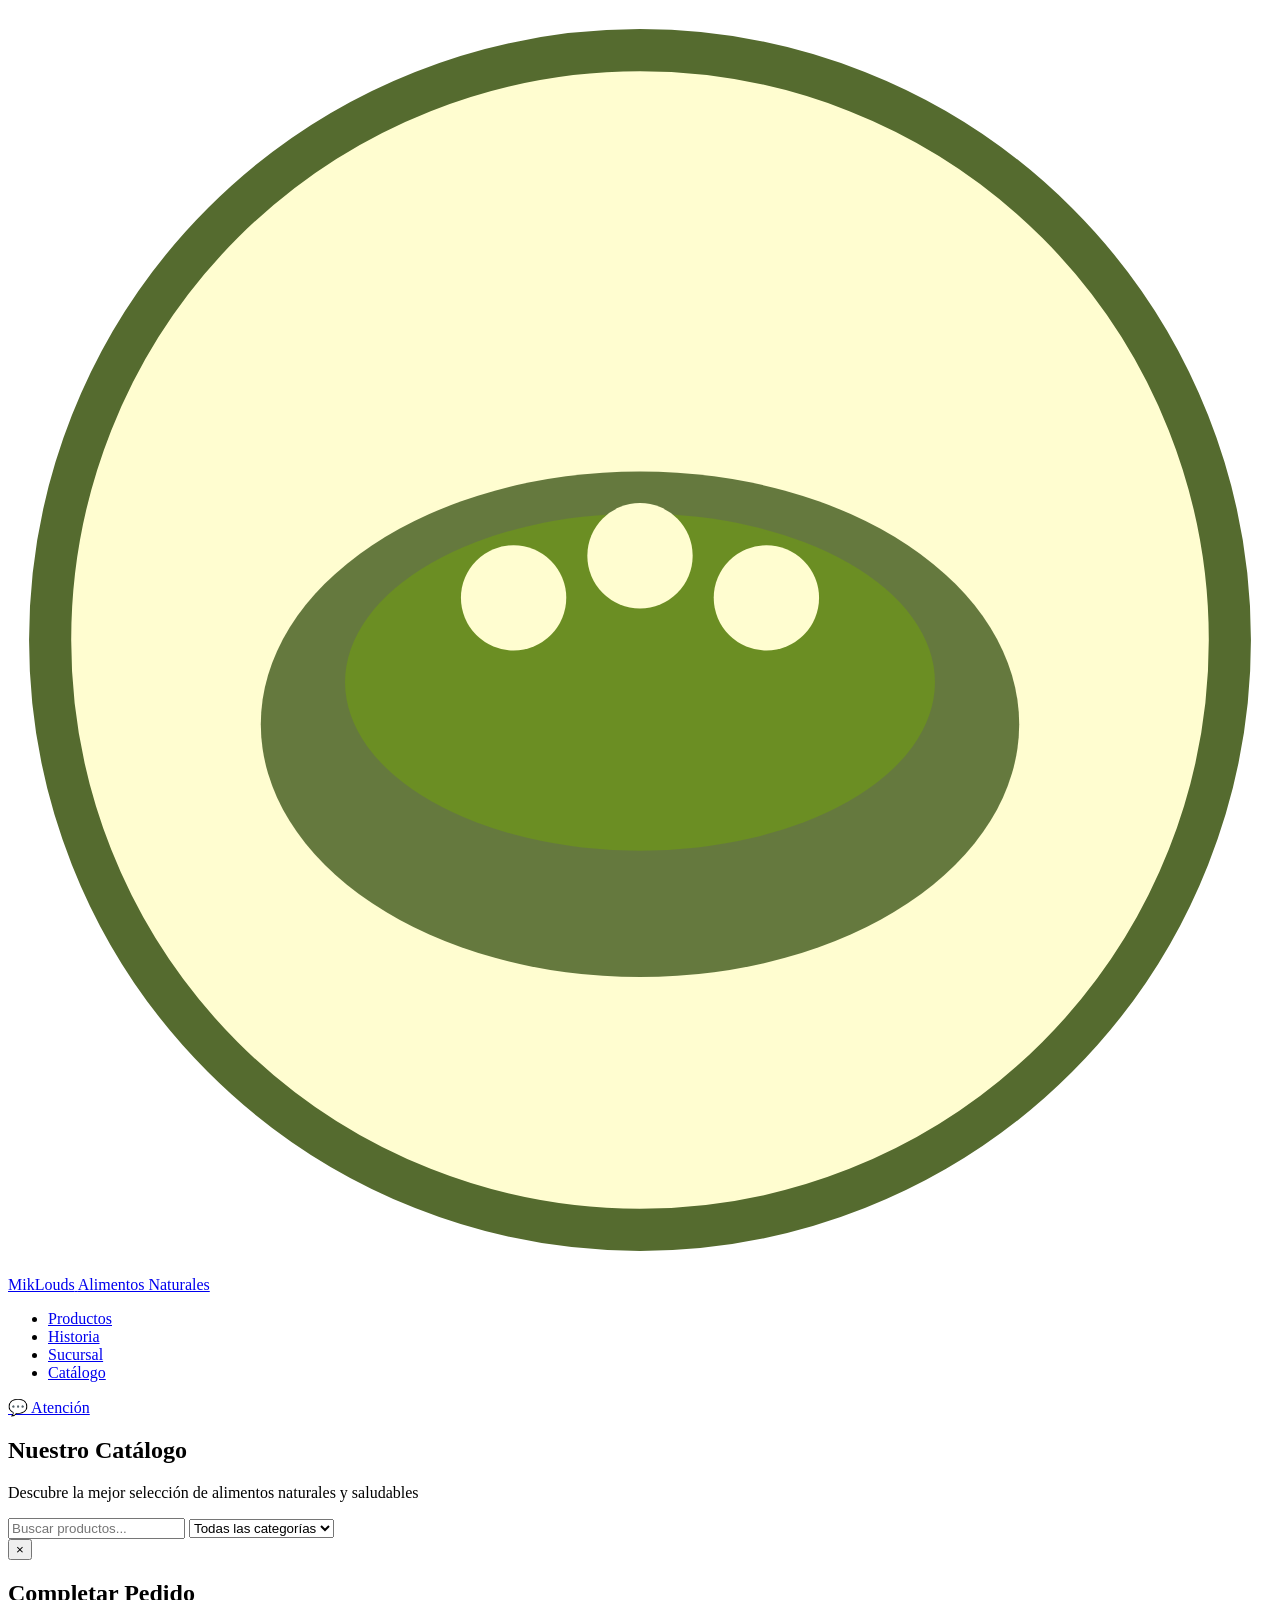
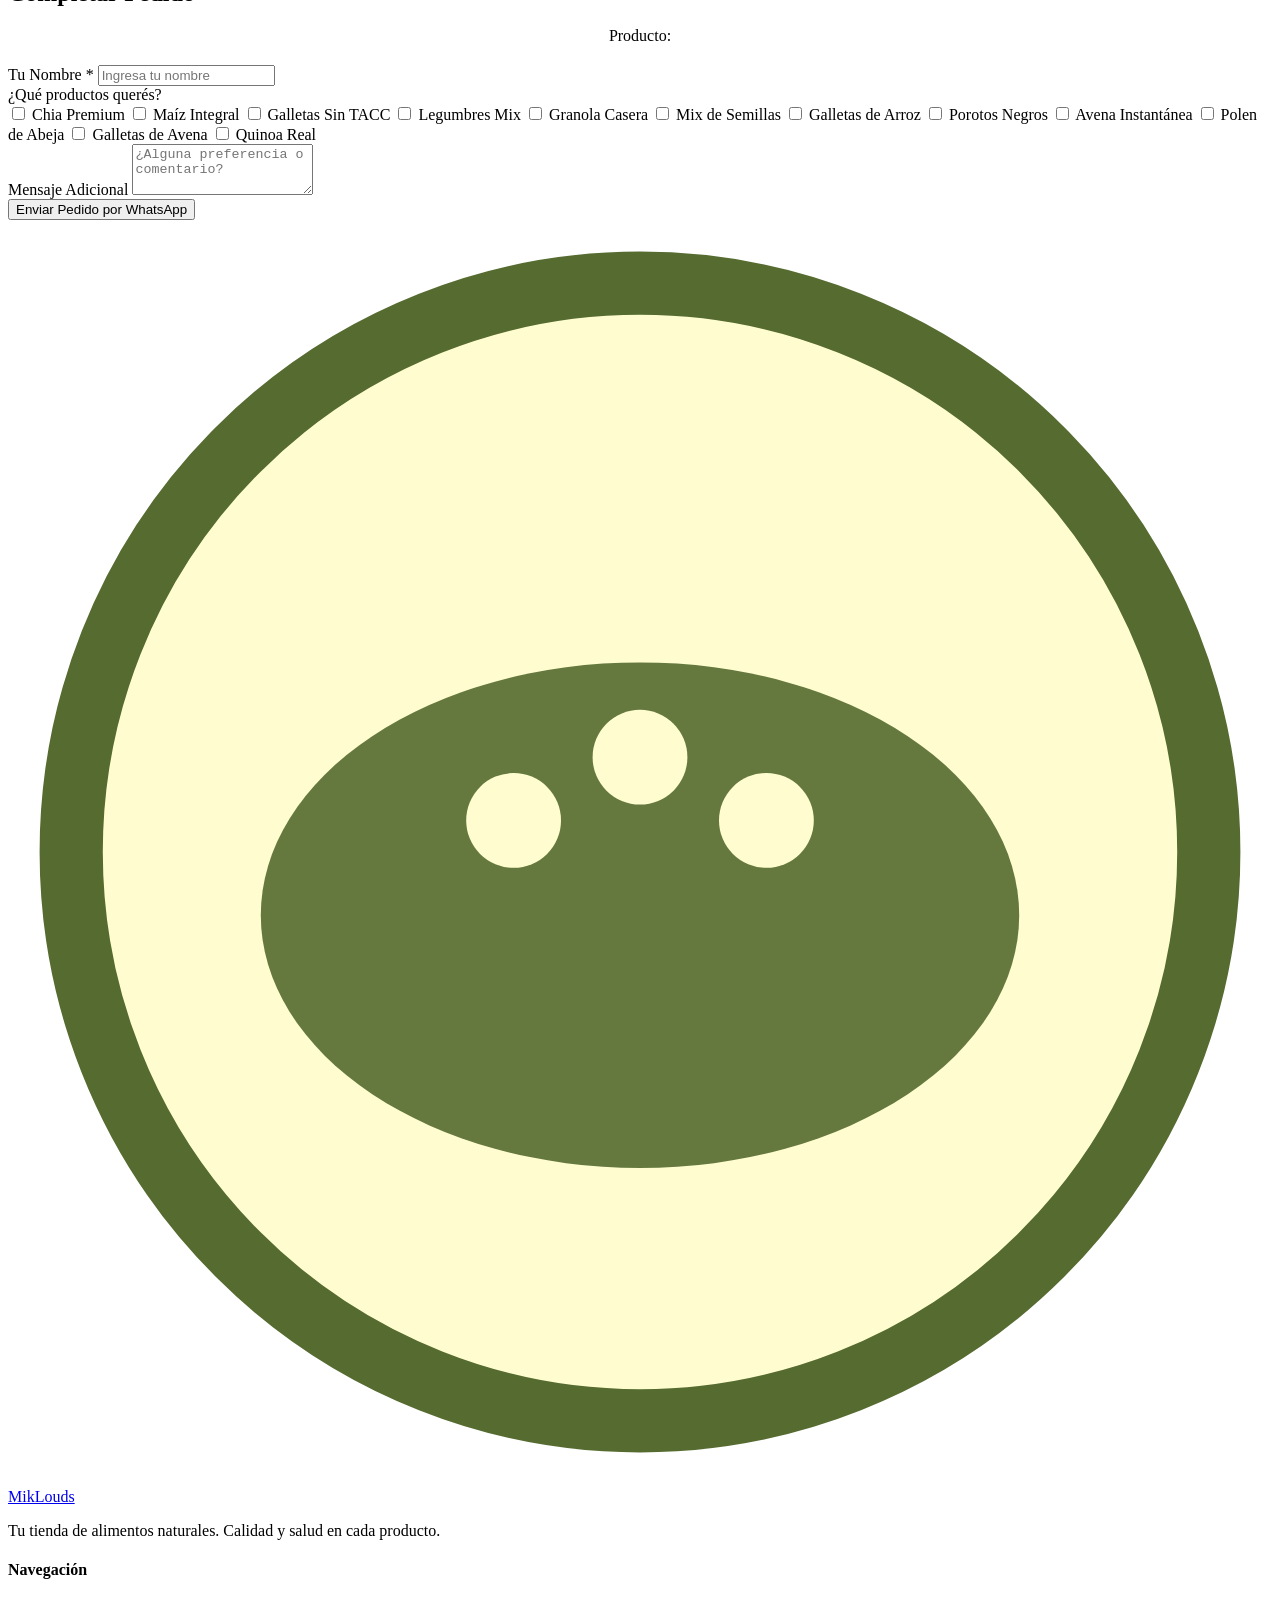
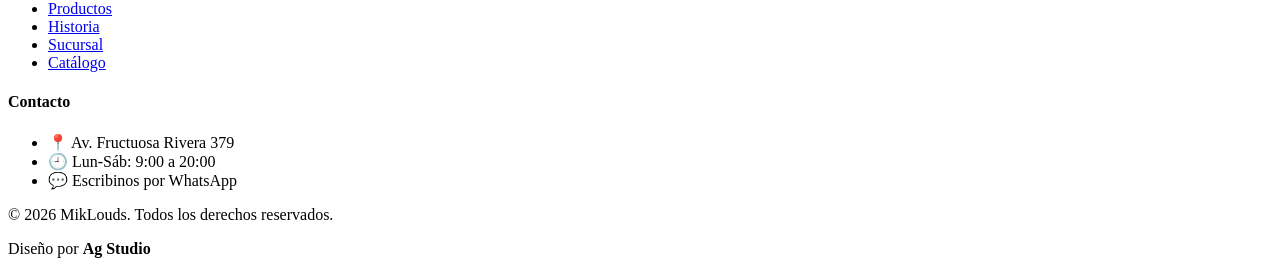
==== catalogo.html @ d28d8e71 "Upload Files" ====
<!DOCTYPE html>
<html lang="es">
<head>
    <meta charset="UTF-8">
    <meta name="viewport" content="width=device-width, initial-scale=1.0">
    <title>Catálogo</title>
    <meta name="description" content="Explora nuestro catálogo de productos naturales: chia, maíz, galletas sin TACC, legumbres, granolas y más.">
    
    <!-- Favicon -->
    <link rel="icon" type="image/svg+xml" href="data:image/svg+xml,%3Csvg xmlns='http://www.w3.org/2000/svg' viewBox='0 0 100 100'%3E%3Ccircle cx='50' cy='50' r='45' fill='%23FFFDD0' stroke='%23556B2F' stroke-width='4'/%3E%3Cpath d='M30 60 Q50 25 70 60' fill='%23556B2F'/%3E%3Cpath d='M25 65 Q50 35 75 65' fill='%238B4513' opacity='0.5'/%3E%3C/svg%3E">
    
    <!-- Google Fonts -->
    <link rel="preconnect" href="https://fonts.googleapis.com">
    <link rel="preconnect" href="https://fonts.gstatic.com" crossorigin>
    <link href="https://fonts.googleapis.com/css2?family=Playfair+Display:wght@400;500;600;700&family=DM+Sans:wght@400;500;600;700&display=swap" rel="stylesheet">
    
    <!-- Styles -->
    <link rel="stylesheet" href="src/css/styles.css">
</head>
<body>
    <!-- Fondo animado -->
    <div class="fondo-animado"></div>

    <!-- Header -->
    <header class="main-header">
        <div class="header-container">
            <a href="index.html" class="brand">
                <div class="brand-icon">
                    <svg viewBox="0 0 60 60" xmlns="http://www.w3.org/2000/svg">
                        <circle cx="30" cy="30" r="28" fill="#FFFDD0" stroke="#556B2F" stroke-width="2"/>
                        <ellipse cx="30" cy="34" rx="18" ry="12" fill="#556B2F" opacity="0.9"/>
                        <ellipse cx="30" cy="32" rx="14" ry="8" fill="#6B8E23"/>
                        <circle cx="24" cy="28" r="2.5" fill="#FFFDD0"/>
                        <circle cx="30" cy="26" r="2.5" fill="#FFFDD0"/>
                        <circle cx="36" cy="28" r="2.5" fill="#FFFDD0"/>
                    </svg>
                </div>
                <div class="brand-text">
                    <span class="brand-name">MikLouds</span>
                    <span class="brand-tagline">Alimentos Naturales</span>
                </div>
            </a>
            
            <nav class="main-nav">
                <ul class="nav-list">
                    <li><a href="index.html#productos" class="nav-link">Productos</a></li>
                    <li><a href="index.html#historia" class="nav-link">Historia</a></li>
                    <li><a href="index.html#sucursal" class="nav-link">Sucursal</a></li>
                    <li><a href="catalogo.html" class="nav-link nav-link-accent">Catálogo</a></li>
                </ul>
            </nav>
            
            <a href="chatbot.html" class="header-cta">
                <span>💬</span> Atención
            </a>
        </div>
    </header>

    <!-- Page Header -->
    <section class="page-header">
        <h1>Nuestro Catálogo</h1>
        <p>Descubre la mejor selección de alimentos naturales y saludables</p>
    </section>

    <!-- Filtro de búsqueda -->
    <section class="filtro-busqueda">
        <div class="filtro-container">
            <input type="text" id="busqueda" placeholder="Buscar productos...">
            <select id="categoria">
                <option value="todos">Todas las categorías</option>
                <option value="semillas">Semillas</option>
                <option value="granos">Granos</option>
                <option value="sin tacc">Sin TACC</option>
                <option value="legumbres">Legumbres</option>
                <option value="granolas">Granolas</option>
                <option value="suplementos">Suplementos</option>
            </select>
        </div>
    </section>

    <!-- Catálogo de Productos -->
    <section class="catalogo-productos">
        <div class="productos-grid-catalogo" id="productos-grid">
            <!-- Los productos se cargan dinámicamente -->
        </div>
    </section>

    <!-- Modal de Pedido -->
    <div class="modal" id="modal-pedido">
        <div class="modal-content">
            <button class="modal-close" onclick="cerrarModal()">×</button>
            
            <div class="form-pedido">
                <h2>Completar Pedido</h2>
                <p style="text-align: center; margin-bottom: 20px; color: var(--marron);">
                    Producto: <strong id="modal-producto-nombre"></strong>
                </p>
                
                <form id="form-pedido">
                    <div class="form-group">
                        <label for="nombre-cliente">Tu Nombre *</label>
                        <input type="text" id="nombre-cliente" name="nombre" required placeholder="Ingresa tu nombre">
                    </div>
                    
                    <div class="form-group">
                        <label>¿Qué productos querés?</label>
                        <div class="checkbox-group">
                            <label class="checkbox-item">
                                <input type="checkbox" value="Chia Premium">
                                <span>Chia Premium</span>
                            </label>
                            <label class="checkbox-item">
                                <input type="checkbox" value="Maíz Integral">
                                <span>Maíz Integral</span>
                            </label>
                            <label class="checkbox-item">
                                <input type="checkbox" value="Galletas Sin TACC">
                                <span>Galletas Sin TACC</span>
                            </label>
                            <label class="checkbox-item">
                                <input type="checkbox" value="Legumbres Mix">
                                <span>Legumbres Mix</span>
                            </label>
                            <label class="checkbox-item">
                                <input type="checkbox" value="Granola Casera">
                                <span>Granola Casera</span>
                            </label>
                            <label class="checkbox-item">
                                <input type="checkbox" value="Mix de Semillas">
                                <span>Mix de Semillas</span>
                            </label>
                            <label class="checkbox-item">
                                <input type="checkbox" value="Galletas de Arroz">
                                <span>Galletas de Arroz</span>
                            </label>
                            <label class="checkbox-item">
                                <input type="checkbox" value="Porotos Negros">
                                <span>Porotos Negros</span>
                            </label>
                            <label class="checkbox-item">
                                <input type="checkbox" value="Avena Instantánea">
                                <span>Avena Instantánea</span>
                            </label>
                            <label class="checkbox-item">
                                <input type="checkbox" value="Polen de Abeja">
                                <span>Polen de Abeja</span>
                            </label>
                            <label class="checkbox-item">
                                <input type="checkbox" value="Galletas de Avena">
                                <span>Galletas de Avena</span>
                            </label>
                            <label class="checkbox-item">
                                <input type="checkbox" value="Quinoa Real">
                                <span>Quinoa Real</span>
                            </label>
                        </div>
                    </div>
                    
                    <div class="form-group">
                        <label for="mensaje-cliente">Mensaje Adicional</label>
                        <textarea id="mensaje-cliente" name="mensaje" rows="3" placeholder="¿Alguna preferencia o comentario?"></textarea>
                    </div>
                    
                    <button type="submit" class="btn-enviar">Enviar Pedido por WhatsApp</button>
                </form>
            </div>
        </div>
    </div>

    <!-- Footer -->
    <footer class="main-footer">
        <div class="footer-container">
            <div class="footer-main">
                <div class="footer-brand">
                    <a href="index.html" class="footer-logo">
                        <svg viewBox="0 0 40 40" xmlns="http://www.w3.org/2000/svg">
                            <circle cx="20" cy="20" r="18" fill="#FFFDD0" stroke="#556B2F" stroke-width="2"/>
                            <ellipse cx="20" cy="22" rx="12" ry="8" fill="#556B2F" opacity="0.9"/>
                            <circle cx="16" cy="19" r="1.5" fill="#FFFDD0"/>
                            <circle cx="20" cy="17" r="1.5" fill="#FFFDD0"/>
                            <circle cx="24" cy="19" r="1.5" fill="#FFFDD0"/>
                        </svg>
                        <span>MikLouds</span>
                    </a>
                    <p class="footer-description">Tu tienda de alimentos naturales. Calidad y salud en cada producto.</p>
                </div>
                
                <div class="footer-links">
                    <div class="footer-column">
                        <h4>Navegación</h4>
                        <ul>
                            <li><a href="index.html#productos">Productos</a></li>
                            <li><a href="index.html#historia">Historia</a></li>
                            <li><a href="index.html#sucursal">Sucursal</a></li>
                            <li><a href="catalogo.html">Catálogo</a></li>
                        </ul>
                    </div>
                    
                    <div class="footer-column">
                        <h4>Contacto</h4>
                        <ul>
                            <li>📍 Av. Fructuosa Rivera 379</li>
                            <li>🕘 Lun-Sáb: 9:00 a 20:00</li>
                            <li>💬 Escribinos por WhatsApp</li>
                        </ul>
                    </div>
                </div>
            </div>
            
            <div class="footer-bottom">
                <p>© 2026 MikLouds. Todos los derechos reservados.</p>
                <p class="footer-credit">Diseño por <strong>Ag Studio</strong></p>
            </div>
        </div>
    </footer>

    <!-- Scripts -->
    <script src="src/js/catalogo.js"></script>
</body>
</html>
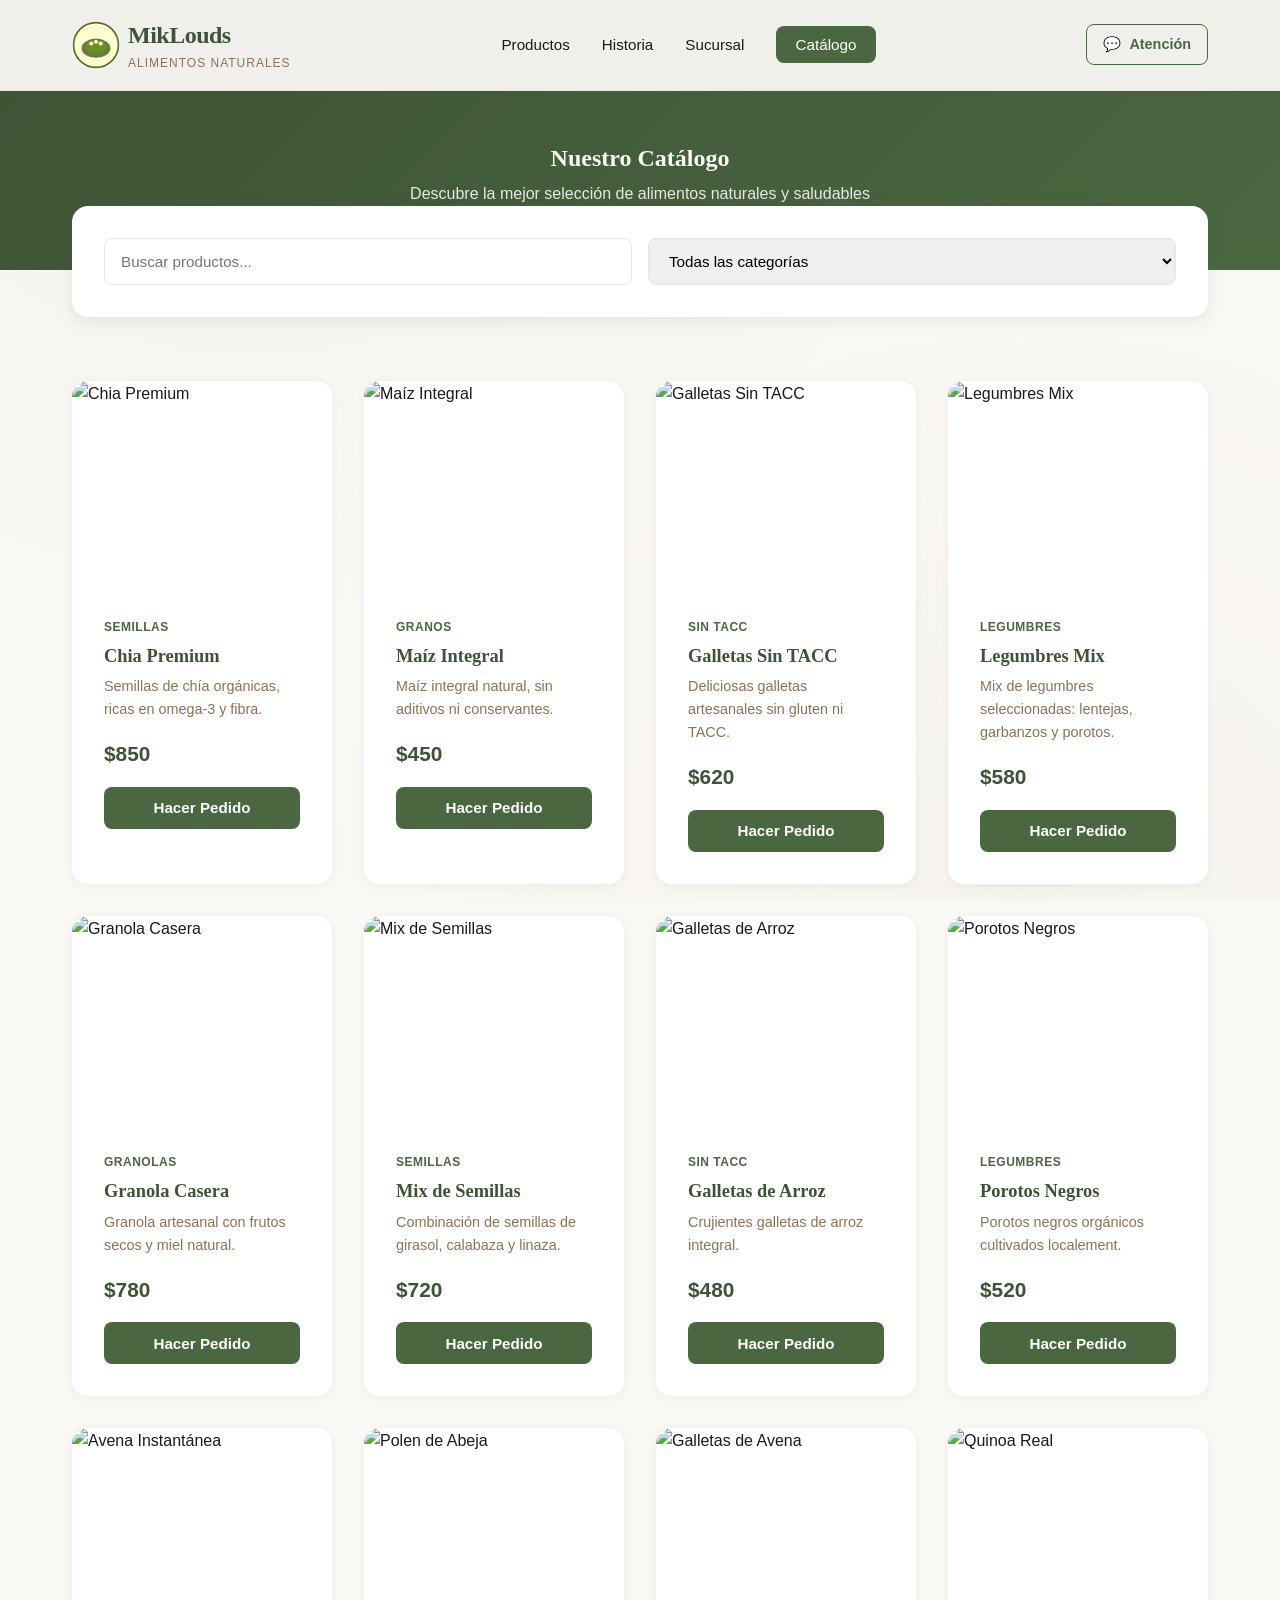
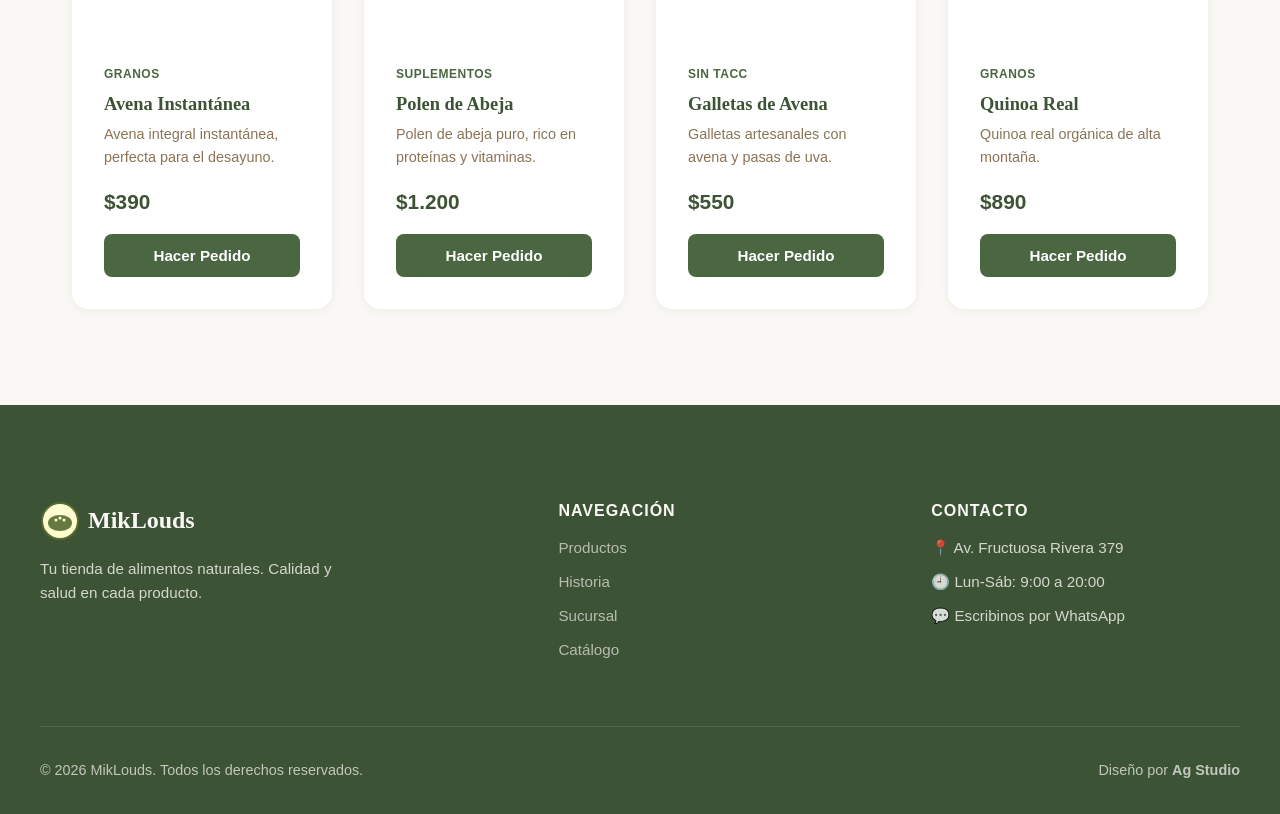
==== commit 73b134a0: "feat: adapt navbar to be responsive" ====
--- a/catalogo.html
+++ b/catalogo.html
@@ -47,12 +47,15 @@
                     <li><a href="index.html#historia" class="nav-link">Historia</a></li>
                     <li><a href="index.html#sucursal" class="nav-link">Sucursal</a></li>
                     <li><a href="catalogo.html" class="nav-link nav-link-accent">Catálogo</a></li>
+                    <li class="mobile-only-cta"><a href="chatbot.html" class="header-cta-mobile"><span>💬</span> Atención</a></li>
                 </ul>
             </nav>
-            
-            <a href="chatbot.html" class="header-cta">
-                <span>💬</span> Atención
-            </a>
+            <a href="chatbot.html" class="header-cta"><span>💬</span> Atención</a>
+            <button class="nav-toggle" aria-label="Abrir menú" aria-expanded="false">
+                <span></span>
+                <span></span>
+                <span></span>
+            </button>
         </div>
     </header>
 
--- a/src/css/styles.css
+++ b/src/css/styles.css
@@ -0,0 +1,1506 @@
+/* ============================================
+   MikLouds - Estilos Profesionales
+   Diseño Artesanal y Natural
+   ============================================ */
+
+/* ---------- Variables ---------- */
+:root {
+    --verde-primario: #4A6741;
+    --verde-secundario: #6B8E5F;
+    --verde-oscuro: #3D5335;
+    --crema: #FAF8F5;
+    --crema-oscuro: #F0EBE3;
+    --marron: #8B7355;
+    --marron-claro: #A69076;
+    --blanco: #FFFFFF;
+    --negro: #1A1A1A;
+    --gris-claro: #E8E4DE;
+    --gris-medio: #9A9590;
+    --espacio-xs: 0.5rem;
+    --espacio-sm: 1rem;
+    --espacio-md: 2rem;
+    --espacio-lg: 4rem;
+    --espacio-xl: 6rem;
+    --radio-sm: 4px;
+    --radio-md: 8px;
+    --radio-lg: 16px;
+    --radio-xl: 24px;
+    --sombra-sm: 0 2px 8px rgba(74, 103, 65, 0.08);
+    --sombra-md: 0 4px 16px rgba(74, 103, 65, 0.12);
+    --sombra-lg: 0 8px 32px rgba(74, 103, 65, 0.16);
+    --transicion: all 0.3s cubic-bezier(0.4, 0, 0.2, 1);
+}
+
+*, *::before, *::after {
+    margin: 0;
+    padding: 0;
+    box-sizing: border-box;
+}
+
+html {
+    scroll-behavior: smooth;
+    font-size: 16px;
+}
+
+body {
+    font-family: 'DM Sans', -apple-system, BlinkMacSystemFont, sans-serif;
+    background-color: var(--crema);
+    color: var(--negro);
+    line-height: 1.6;
+    overflow-x: hidden;
+}
+
+h1, h2, h3, h4, h5, h6 {
+    font-family: 'Playfair Display', Georgia, serif;
+    font-weight: 600;
+    line-height: 1.2;
+    color: var(--verde-oscuro);
+}
+
+a {
+    text-decoration: none;
+    color: inherit;
+    transition: var(--transicion);
+}
+
+img {
+    max-width: 100%;
+    height: auto;
+    display: block;
+}
+
+ul {
+    list-style: none;
+}
+
+/* ---------- Fondo Animado ---------- */
+.fondo-animado {
+    position: fixed;
+    top: 0;
+    left: 0;
+    width: 100%;
+    height: 100%;
+    z-index: -1;
+    background: 
+        radial-gradient(ellipse at 20% 0%, rgba(74, 103, 65, 0.04) 0%, transparent 50%),
+        radial-gradient(ellipse at 80% 100%, rgba(139, 115, 85, 0.04) 0%, transparent 50%),
+        var(--crema);
+    animation: fondoSuave 20s ease-in-out infinite;
+}
+
+@keyframes fondoSuave {
+    0%, 100% { background-position: 0% 0%, 100% 100%; }
+    50% { background-position: 100% 0%, 0% 100%; }
+}
+
+/* ---------- Header ---------- */
+.main-header {
+    position: fixed;
+    top: 0;
+    left: 0;
+    right: 0;
+    z-index: 1000;
+    background: rgba(250, 248, 245, 0.95);
+    backdrop-filter: blur(10px);
+    border-bottom: 1px solid var(--gris-claro);
+}
+
+.header-container {
+    max-width: 1200px;
+    margin: 0 auto;
+    padding: var(--espacio-sm) var(--espacio-md);
+    display: flex;
+    align-items: center;
+    justify-content: space-between;
+    gap: var(--espacio-md);
+}
+
+.brand {
+    display: flex;
+    align-items: center;
+    gap: var(--espacio-xs);
+}
+
+.brand-icon {
+    width: 48px;
+    height: 48px;
+}
+
+.brand-icon svg {
+    width: 100%;
+    height: 100%;
+}
+
+.brand-text {
+    display: flex;
+    flex-direction: column;
+}
+
+.brand-name {
+    font-family: 'Playfair Display', serif;
+    font-size: 1.5rem;
+    font-weight: 700;
+    color: var(--verde-oscuro);
+    letter-spacing: -0.5px;
+}
+
+.brand-tagline {
+    font-size: 0.75rem;
+    color: var(--marron);
+    text-transform: uppercase;
+    letter-spacing: 1px;
+}
+
+.main-nav {
+    display: none;
+}
+
+@media (min-width: 768px) {
+    .main-nav {
+        display: block;
+    }
+}
+
+.nav-list {
+    display: flex;
+    align-items: center;
+    gap: var(--espacio-md);
+}
+
+.nav-link {
+    font-size: 0.95rem;
+    font-weight: 500;
+    color: var(--negro);
+    padding: var(--espacio-xs) 0;
+    position: relative;
+}
+
+.nav-link::after {
+    content: '';
+    position: absolute;
+    bottom: 0;
+    left: 0;
+    width: 0;
+    height: 2px;
+    background: var(--verde-primario);
+    transition: var(--transicion);
+}
+
+.nav-link:hover::after {
+    width: 100%;
+}
+
+.nav-link-accent {
+    background: var(--verde-primario);
+    color: var(--blanco);
+    padding: 0.6rem 1.2rem;
+    border-radius: var(--radio-md);
+}
+
+.nav-link-accent::after {
+    display: none;
+}
+
+.nav-link-accent:hover {
+    background: var(--verde-oscuro);
+}
+
+.header-cta {
+    display: flex;
+    align-items: center;
+    gap: var(--espacio-xs);
+    font-size: 0.9rem;
+    font-weight: 600;
+    color: var(--verde-primario);
+    padding: 0.5rem 1rem;
+    border: 1px solid var(--verde-primario);
+    border-radius: var(--radio-md);
+}
+
+.header-cta:hover {
+    background: var(--verde-primario);
+    color: var(--blanco);
+}
+
+/* ---------- Responsive Menu Styles ---------- */
+.nav-toggle {
+    display: none;
+    background: none;
+    border: none;
+    cursor: pointer;
+    position: relative;
+    width: 26px;
+    height: 18px;
+    z-index: 1100;
+    flex-direction: column;
+    justify-content: space-between;
+    padding: 0;
+}
+
+.nav-toggle span {
+    display: block;
+    width: 100%;
+    height: 2px;
+    background-color: var(--verde-oscuro);
+    border-radius: 2px;
+    transition: var(--transicion);
+    transform-origin: left center;
+}
+
+.nav-toggle.active span:nth-child(1) {
+    transform: rotate(45deg) translate(2px, -1px);
+    background-color: var(--verde-primario);
+}
+
+.nav-toggle.active span:nth-child(2) {
+    width: 0%;
+    opacity: 0;
+}
+
+.nav-toggle.active span:nth-child(3) {
+    transform: rotate(-45deg) translate(2px, 1px);
+    background-color: var(--verde-primario);
+}
+
+.mobile-only-cta {
+    display: none;
+}
+
+body.menu-open {
+    overflow: hidden;
+}
+
+@media (max-width: 767px) {
+    .header-container {
+        padding: var(--espacio-sm) var(--espacio-sm);
+    }
+
+    .nav-toggle {
+        display: flex;
+    }
+
+    .main-nav {
+        display: block;
+        position: fixed;
+        top: 0;
+        right: -100%;
+        width: 100%;
+        max-width: 280px;
+        height: 100vh;
+        background: rgba(250, 248, 245, 0.98);
+        backdrop-filter: blur(15px);
+        -webkit-backdrop-filter: blur(15px);
+        box-shadow: -10px 0 30px rgba(74, 103, 65, 0.15);
+        transition: var(--transicion);
+        z-index: 999;
+        padding: 90px var(--espacio-md) var(--espacio-md);
+        border-left: 1px solid var(--gris-claro);
+    }
+    
+    .main-nav.active {
+        right: 0;
+    }
+    
+    .nav-list {
+        flex-direction: column;
+        align-items: flex-start;
+        gap: var(--espacio-sm);
+        width: 100%;
+    }
+    
+    .nav-list li {
+        width: 100%;
+        opacity: 0;
+        transform: translateX(20px);
+        transition: opacity 0.4s cubic-bezier(0.4, 0, 0.2, 1), transform 0.4s cubic-bezier(0.4, 0, 0.2, 1);
+    }
+    
+    .main-nav.active .nav-list li {
+        opacity: 1;
+        transform: translateX(0);
+    }
+    
+    .main-nav.active .nav-list li:nth-child(1) { transition-delay: 0.1s; }
+    .main-nav.active .nav-list li:nth-child(2) { transition-delay: 0.15s; }
+    .main-nav.active .nav-list li:nth-child(3) { transition-delay: 0.2s; }
+    .main-nav.active .nav-list li:nth-child(4) { transition-delay: 0.25s; }
+    
+    .nav-link {
+        font-size: 1.15rem;
+        padding: var(--espacio-xs) var(--espacio-sm);
+        display: block;
+        width: 100%;
+        border-radius: var(--radio-md);
+        color: var(--verde-oscuro);
+    }
+    
+    .nav-link:hover {
+        background: var(--crema-oscuro);
+        color: var(--verde-primario);
+    }
+    
+    .nav-link::after {
+        display: none !important;
+    }
+    
+    .nav-link-accent {
+        background: transparent;
+        color: var(--verde-oscuro);
+        padding: var(--espacio-xs) var(--espacio-sm);
+        border-radius: var(--radio-md);
+    }
+    
+    .nav-link-accent:hover {
+        background: var(--crema-oscuro);
+        color: var(--verde-primario);
+    }
+    
+    .header-cta {
+        display: none !important;
+    }
+    
+    .mobile-only-cta {
+        display: block;
+        margin-top: var(--espacio-md);
+    }
+    
+    .header-cta-mobile {
+        display: flex;
+        align-items: center;
+        justify-content: center;
+        gap: var(--espacio-xs);
+        font-size: 1.05rem;
+        font-weight: 600;
+        color: var(--blanco);
+        background: var(--verde-primario);
+        padding: 0.75rem 1.25rem;
+        border-radius: var(--radio-md);
+        text-align: center;
+        box-shadow: var(--sombra-md);
+        transition: var(--transicion);
+    }
+    
+    .header-cta-mobile:hover {
+        background: var(--verde-oscuro);
+        transform: translateY(-2px);
+    }
+}
+
+/* ---------- Hero Section ---------- */
+.hero-section {
+    min-height: 100vh;
+    padding: calc(80px + var(--espacio-lg)) var(--espacio-md) var(--espacio-lg);
+    display: grid;
+    grid-template-columns: 1fr;
+    gap: var(--espacio-lg);
+    align-items: center;
+    max-width: 1200px;
+    margin: 0 auto;
+    position: relative;
+}
+
+@media (min-width: 992px) {
+    .hero-section {
+        grid-template-columns: 1fr 1fr;
+        min-height: 90vh;
+    }
+}
+
+.hero-background {
+    position: absolute;
+    top: 0;
+    left: 0;
+    right: 0;
+    bottom: 0;
+    overflow: hidden;
+    z-index: -1;
+}
+
+.hero-pattern {
+    position: absolute;
+    top: -50%;
+    right: -20%;
+    width: 80%;
+    height: 150%;
+    background: radial-gradient(circle, rgba(74, 103, 65, 0.03) 0%, transparent 70%);
+    animation: patronFlotante 15s ease-in-out infinite;
+}
+
+@keyframes patronFlotante {
+    0%, 100% { transform: translate(0, 0) rotate(0deg); }
+    33% { transform: translate(30px, -30px) rotate(5deg); }
+    66% { transform: translate(-20px, 20px) rotate(-5deg); }
+}
+
+.hero-content {
+    display: flex;
+    flex-direction: column;
+    gap: var(--espacio-md);
+}
+
+.hero-badge {
+    display: inline-block;
+    background: var(--verde-primario);
+    color: var(--blanco);
+    padding: 0.4rem 1rem;
+    border-radius: var(--radio-xl);
+    font-size: 0.85rem;
+    font-weight: 600;
+    letter-spacing: 0.5px;
+    width: fit-content;
+}
+
+.hero-title {
+    font-size: clamp(2.5rem, 5vw, 3.5rem);
+    color: var(--verde-oscuro);
+    letter-spacing: -1px;
+}
+
+.hero-subtitle {
+    font-size: 1.1rem;
+    color: var(--marron);
+    max-width: 500px;
+}
+
+.hero-actions {
+    display: flex;
+    gap: var(--espacio-sm);
+    flex-wrap: wrap;
+    margin-top: var(--espacio-sm);
+}
+
+.btn {
+    display: inline-flex;
+    align-items: center;
+    justify-content: center;
+    padding: 0.9rem 1.8rem;
+    border-radius: var(--radio-md);
+    font-weight: 600;
+    font-size: 0.95rem;
+    cursor: pointer;
+    transition: var(--transicion);
+    border: none;
+}
+
+.btn-primary {
+    background: var(--verde-primario);
+    color: var(--blanco);
+}
+
+.btn-primary:hover {
+    background: var(--verde-oscuro);
+    transform: translateY(-2px);
+    box-shadow: var(--sombra-md);
+}
+
+.btn-secondary {
+    background: transparent;
+    color: var(--verde-primario);
+    border: 2px solid var(--verde-primario);
+}
+
+.btn-secondary:hover {
+    background: var(--verde-primario);
+    color: var(--blanco);
+    transform: translateY(-2px);
+}
+
+.hero-stats {
+    display: flex;
+    gap: var(--espacio-lg);
+    margin-top: var(--espacio-md);
+    padding-top: var(--espacio-md);
+    border-top: 1px solid var(--gris-claro);
+}
+
+.stat-item {
+    display: flex;
+    flex-direction: column;
+}
+
+.stat-number {
+    font-family: 'Playfair Display', serif;
+    font-size: 2rem;
+    font-weight: 700;
+    color: var(--verde-oscuro);
+}
+
+.stat-label {
+    font-size: 0.85rem;
+    color: var(--marron);
+}
+
+.hero-image {
+    display: none;
+    position: relative;
+}
+
+@media (min-width: 992px) {
+    .hero-image {
+        display: block;
+    }
+}
+
+.hero-image img {
+    width: 100%;
+    height: 500px;
+    object-fit: cover;
+    border-radius: var(--radio-xl);
+    box-shadow: var(--sombra-lg);
+}
+
+.hero-image::before {
+    content: '';
+    position: absolute;
+    top: -20px;
+    right: -20px;
+    width: 100%;
+    height: 100%;
+    border: 2px solid var(--verde-primario);
+    border-radius: var(--radio-xl);
+    z-index: -1;
+}
+
+/* ---------- Section Styles ---------- */
+.section-header {
+    text-align: center;
+    margin-bottom: var(--espacio-lg);
+}
+
+.section-tag {
+    display: inline-block;
+    font-size: 0.8rem;
+    font-weight: 600;
+    color: var(--verde-primario);
+    text-transform: uppercase;
+    letter-spacing: 2px;
+    margin-bottom: var(--espacio-xs);
+}
+
+.section-title {
+    font-size: clamp(1.8rem, 4vw, 2.5rem);
+    margin-bottom: var(--espacio-sm);
+}
+
+.section-subtitle {
+    font-size: 1.1rem;
+    color: var(--marron);
+    max-width: 600px;
+    margin: 0 auto;
+}
+
+.section-footer {
+    text-align: center;
+    margin-top: var(--espacio-lg);
+}
+
+/* ---------- Products Section ---------- */
+.products-section {
+    padding: var(--espacio-xl) var(--espacio-md);
+    background: var(--crema);
+}
+
+.products-grid {
+    display: grid;
+    grid-template-columns: repeat(auto-fill, minmax(260px, 1fr));
+    gap: var(--espacio-md);
+    max-width: 1200px;
+    margin: 0 auto;
+}
+
+.product-card {
+    background: var(--blanco);
+    border-radius: var(--radio-lg);
+    overflow: hidden;
+    transition: var(--transicion);
+    box-shadow: var(--sombra-sm);
+    border: 1px solid var(--gris-claro);
+}
+
+.product-card:hover {
+    transform: translateY(-8px);
+    box-shadow: var(--sombra-lg);
+}
+
+.product-card-image {
+    width: 100%;
+    height: 200px;
+    overflow: hidden;
+}
+
+.product-card-image img {
+    width: 100%;
+    height: 100%;
+    object-fit: cover;
+    transition: transform 0.5s ease;
+}
+
+.product-card:hover .product-card-image img {
+    transform: scale(1.08);
+}
+
+.product-card-content {
+    padding: var(--espacio-md);
+}
+
+.product-category {
+    display: inline-block;
+    font-size: 0.75rem;
+    font-weight: 600;
+    color: var(--verde-primario);
+    text-transform: uppercase;
+    letter-spacing: 1px;
+    margin-bottom: var(--espacio-xs);
+}
+
+.product-title {
+    font-size: 1.3rem;
+    margin-bottom: var(--espacio-xs);
+}
+
+.product-description {
+    font-size: 0.95rem;
+    color: var(--marron);
+    margin-bottom: var(--espacio-sm);
+}
+
+.product-price {
+    font-size: 1.25rem;
+    font-weight: 700;
+    color: var(--verde-oscuro);
+}
+
+/* ---------- History Section ---------- */
+.history-section {
+    padding: var(--espacio-xl) var(--espacio-md);
+    background: var(--blanco);
+}
+
+.history-container {
+    max-width: 1200px;
+    margin: 0 auto;
+    display: grid;
+    grid-template-columns: 1fr;
+    gap: var(--espacio-lg);
+    align-items: center;
+}
+
+@media (min-width: 768px) {
+    .history-container {
+        grid-template-columns: 1fr 1fr;
+    }
+}
+
+.history-content {
+    display: flex;
+    flex-direction: column;
+    gap: var(--espacio-md);
+}
+
+.history-text {
+    font-size: 1.05rem;
+    color: var(--marron);
+    line-height: 1.8;
+}
+
+.history-text strong {
+    color: var(--verde-oscuro);
+}
+
+.timeline-mini {
+    display: flex;
+    flex-wrap: wrap;
+    gap: var(--espacio-md);
+    margin-top: var(--espacio-sm);
+}
+
+.timeline-mini-item {
+    display: flex;
+    flex-direction: column;
+    gap: 4px;
+}
+
+.timeline-mini-year {
+    font-family: 'Playfair Display', serif;
+    font-size: 1.5rem;
+    font-weight: 700;
+    color: var(--verde-primario);
+}
+
+.timeline-mini-text {
+    font-size: 0.9rem;
+    color: var(--marron);
+}
+
+.history-image {
+    position: relative;
+}
+
+.history-image img {
+    width: 100%;
+    height: 400px;
+    object-fit: cover;
+    border-radius: var(--radio-lg);
+    box-shadow: var(--sombra-lg);
+}
+
+/* ---------- Location Section ---------- */
+.location-section {
+    padding: var(--espacio-xl) var(--espacio-md);
+    background: var(--crema-oscuro);
+}
+
+.location-container {
+    max-width: 1200px;
+    margin: 0 auto;
+    display: grid;
+    grid-template-columns: 1fr;
+    gap: var(--espacio-lg);
+    align-items: center;
+}
+
+@media (min-width: 768px) {
+    .location-container {
+        grid-template-columns: 1fr 1fr;
+    }
+}
+
+.location-image img {
+    width: 100%;
+    height: 400px;
+    object-fit: cover;
+    border-radius: var(--radio-lg);
+    box-shadow: var(--sombra-md);
+}
+
+.location-content {
+    display: flex;
+    flex-direction: column;
+    gap: var(--espacio-md);
+}
+
+.location-info {
+    display: flex;
+    flex-direction: column;
+    gap: var(--espacio-md);
+}
+
+.location-item {
+    display: flex;
+    gap: var(--espacio-sm);
+    align-items: flex-start;
+}
+
+.location-icon {
+    width: 48px;
+    height: 48px;
+    display: flex;
+    align-items: center;
+    justify-content: center;
+    background: var(--blanco);
+    border-radius: var(--radio-md);
+    flex-shrink: 0;
+}
+
+.location-icon svg {
+    width: 24px;
+    height: 24px;
+    stroke: var(--verde-primario);
+}
+
+.location-item h4 {
+    font-family: 'DM Sans', sans-serif;
+    font-size: 1rem;
+    font-weight: 600;
+    margin-bottom: 2px;
+}
+
+.location-item p {
+    font-size: 0.95rem;
+    color: var(--marron);
+}
+
+/* ---------- Features Section ---------- */
+.features-section {
+    padding: var(--espacio-xl) var(--espacio-md);
+    background: var(--crema);
+}
+
+.features-grid {
+    max-width: 1200px;
+    margin: 0 auto;
+    display: grid;
+    grid-template-columns: repeat(auto-fit, minmax(240px, 1fr));
+    gap: var(--espacio-md);
+}
+
+.feature-item {
+    text-align: center;
+    padding: var(--espacio-md);
+    background: var(--blanco);
+    border-radius: var(--radio-lg);
+    border: 1px solid var(--gris-claro);
+}
+
+.feature-icon {
+    width: 64px;
+    height: 64px;
+    margin: 0 auto var(--espacio-sm);
+    display: flex;
+    align-items: center;
+    justify-content: center;
+    background: var(--crema-oscuro);
+    border-radius: 50%;
+}
+
+.feature-icon svg {
+    width: 28px;
+    height: 28px;
+    stroke: var(--verde-primario);
+}
+
+.feature-item h3 {
+    font-size: 1.2rem;
+    margin-bottom: var(--espacio-xs);
+}
+
+.feature-item p {
+    font-size: 0.95rem;
+    color: var(--marron);
+}
+
+/* ---------- Footer ---------- */
+.main-footer {
+    background: var(--verde-oscuro);
+    color: var(--crema);
+    padding: var(--espacio-xl) var(--espacio-md) var(--espacio-md);
+}
+
+.footer-container {
+    max-width: 1200px;
+    margin: 0 auto;
+}
+
+.footer-main {
+    display: grid;
+    grid-template-columns: 1fr;
+    gap: var(--espacio-lg);
+    padding-bottom: var(--espacio-lg);
+    border-bottom: 1px solid rgba(250, 248, 245, 0.1);
+}
+
+@media (min-width: 768px) {
+    .footer-main {
+        grid-template-columns: 2fr 3fr;
+    }
+}
+
+.footer-brand {
+    max-width: 300px;
+}
+
+.footer-logo {
+    display: flex;
+    align-items: center;
+    gap: var(--espacio-xs);
+    margin-bottom: var(--espacio-sm);
+}
+
+.footer-logo svg {
+    width: 40px;
+    height: 40px;
+}
+
+.footer-logo span {
+    font-family: 'Playfair Display', serif;
+    font-size: 1.5rem;
+    font-weight: 700;
+    color: var(--crema);
+}
+
+.footer-description {
+    font-size: 0.95rem;
+    opacity: 0.8;
+    line-height: 1.6;
+}
+
+.footer-links {
+    display: grid;
+    grid-template-columns: repeat(2, 1fr);
+    gap: var(--espacio-lg);
+}
+
+.footer-column h4 {
+    font-family: 'DM Sans', sans-serif;
+    font-size: 1rem;
+    font-weight: 600;
+    color: var(--crema);
+    margin-bottom: var(--espacio-sm);
+    text-transform: uppercase;
+    letter-spacing: 1px;
+}
+
+.footer-column ul {
+    display: flex;
+    flex-direction: column;
+    gap: 0.6rem;
+}
+
+.footer-column a, 
+.footer-column li {
+    font-size: 0.95rem;
+    color: var(--crema);
+    opacity: 0.8;
+    transition: var(--transicion);
+}
+
+.footer-column a:hover {
+    opacity: 1;
+    padding-left: 4px;
+}
+
+.footer-bottom {
+    display: flex;
+    flex-direction: column;
+    gap: var(--espacio-xs);
+    padding-top: var(--espacio-md);
+    text-align: center;
+    font-size: 0.9rem;
+    opacity: 0.7;
+}
+
+@media (min-width: 768px) {
+    .footer-bottom {
+        flex-direction: row;
+        justify-content: space-between;
+        text-align: left;
+    }
+}
+
+.footer-credit strong {
+    font-weight: 600;
+}
+
+/* ============================================
+   ESTILOS DE CATÁLOGO.HTML
+   ============================================ */
+
+.page-header {
+    padding: calc(80px + var(--espacio-lg)) var(--espacio-md) var(--espacio-lg);
+    background: linear-gradient(135deg, var(--verde-oscuro), var(--verde-primario));
+    text-align: center;
+}
+
+.page-header h1 {
+    color: var(--crema);
+    margin-bottom: var(--espacio-xs);
+}
+
+.page-header p {
+    color: var(--crema);
+    opacity: 0.9;
+}
+
+.filtro-busqueda {
+    max-width: 1200px;
+    margin: calc(var(--espacio-lg) * -1) auto var(--espacio-lg);
+    padding: 0 var(--espacio-md);
+    position: relative;
+    z-index: 10;
+}
+
+.filtro-container {
+    background: var(--blanco);
+    padding: var(--espacio-md);
+    border-radius: var(--radio-lg);
+    box-shadow: var(--sombra-md);
+    display: flex;
+    gap: var(--espacio-sm);
+    flex-wrap: wrap;
+}
+
+.filtro-container input,
+.filtro-container select {
+    flex: 1;
+    min-width: 200px;
+    padding: 0.8rem 1rem;
+    border: 1px solid var(--gris-claro);
+    border-radius: var(--radio-md);
+    font-size: 0.95rem;
+    font-family: inherit;
+    transition: var(--transicion);
+}
+
+.filtro-container input:focus,
+.filtro-container select:focus {
+    outline: none;
+    border-color: var(--verde-primario);
+}
+
+.catalogo-productos {
+    max-width: 1200px;
+    margin: 0 auto;
+    padding: 0 var(--espacio-md) var(--espacio-xl);
+}
+
+.productos-grid-catalogo {
+    display: grid;
+    grid-template-columns: repeat(auto-fill, minmax(260px, 1fr));
+    gap: var(--espacio-md);
+}
+
+.producto-catalogo {
+    background: var(--blanco);
+    border-radius: var(--radio-lg);
+    overflow: hidden;
+    box-shadow: var(--sombra-sm);
+    transition: var(--transicion);
+}
+
+.producto-catalogo:hover {
+    transform: translateY(-6px);
+    box-shadow: var(--sombra-md);
+}
+
+.producto-catalogo img {
+    width: 100%;
+    height: 200px;
+    object-fit: cover;
+}
+
+.producto-catalogo-info {
+    padding: var(--espacio-md);
+}
+
+.producto-catalogo-info h3 {
+    font-size: 1.15rem;
+    margin-bottom: var(--espacio-xs);
+}
+
+.producto-catalogo-info .categoria {
+    display: inline-block;
+    font-size: 0.75rem;
+    font-weight: 600;
+    color: var(--verde-primario);
+    text-transform: uppercase;
+    letter-spacing: 0.5px;
+    margin-bottom: var(--espacio-xs);
+}
+
+.producto-catalogo-info p {
+    font-size: 0.9rem;
+    color: var(--marron);
+    margin-bottom: var(--espacio-sm);
+}
+
+.producto-catalogo-info .precio {
+    font-size: 1.3rem;
+    font-weight: 700;
+    color: var(--verde-oscuro);
+    display: block;
+}
+
+.btn-pedir {
+    width: 100%;
+    background: var(--verde-primario);
+    color: var(--blanco);
+    padding: 0.8rem;
+    border: none;
+    border-radius: var(--radio-md);
+    font-size: 0.95rem;
+    font-weight: 600;
+    cursor: pointer;
+    transition: var(--transicion);
+    margin-top: var(--espacio-sm);
+    font-family: inherit;
+}
+
+.btn-pedir:hover {
+    background: var(--verde-oscuro);
+}
+
+/* Modal */
+.modal {
+    display: none;
+    position: fixed;
+    top: 0;
+    left: 0;
+    width: 100%;
+    height: 100%;
+    background: rgba(26, 26, 26, 0.6);
+    z-index: 2000;
+    justify-content: center;
+    align-items: center;
+    padding: var(--espacio-md);
+}
+
+.modal.active {
+    display: flex;
+}
+
+.modal-content {
+    background: var(--blanco);
+    border-radius: var(--radio-lg);
+    padding: var(--espacio-lg);
+    max-width: 500px;
+    width: 100%;
+    max-height: 90vh;
+    overflow-y: auto;
+    position: relative;
+    animation: modalApertura 0.3s ease;
+}
+
+@keyframes modalApertura {
+    from {
+        opacity: 0;
+        transform: scale(0.95) translateY(20px);
+    }
+    to {
+        opacity: 1;
+        transform: scale(1) translateY(0);
+    }
+}
+
+.modal-close {
+    position: absolute;
+    top: var(--espacio-sm);
+    right: var(--espacio-sm);
+    font-size: 1.8rem;
+    cursor: pointer;
+    color: var(--marron);
+    background: none;
+    border: none;
+    width: 40px;
+    height: 40px;
+    display: flex;
+    align-items: center;
+    justify-content: center;
+    border-radius: 50%;
+    transition: var(--transicion);
+}
+
+.modal-close:hover {
+    background: var(--gris-claro);
+    color: var(--negro);
+}
+
+.form-pedido h2 {
+    text-align: center;
+    margin-bottom: var(--espacio-md);
+}
+
+.form-group {
+    margin-bottom: var(--espacio-md);
+}
+
+.form-group label {
+    display: block;
+    margin-bottom: 6px;
+    font-weight: 600;
+    color: var(--negro);
+    font-size: 0.95rem;
+}
+
+.form-group input,
+.form-group textarea {
+    width: 100%;
+    padding: 0.8rem 1rem;
+    border: 1px solid var(--gris-claro);
+    border-radius: var(--radio-md);
+    font-size: 0.95rem;
+    font-family: inherit;
+    transition: var(--transicion);
+}
+
+.form-group input:focus,
+.form-group textarea:focus {
+    outline: none;
+    border-color: var(--verde-primario);
+}
+
+.checkbox-group {
+    display: grid;
+    grid-template-columns: repeat(2, 1fr);
+    gap: 0.6rem;
+}
+
+.checkbox-item {
+    display: flex;
+    align-items: center;
+    gap: 6px;
+    cursor: pointer;
+    font-size: 0.9rem;
+}
+
+.checkbox-item input {
+    width: auto;
+    accent-color: var(--verde-primario);
+}
+
+.btn-enviar {
+    width: 100%;
+    background: var(--verde-primario);
+    color: var(--blanco);
+    padding: 1rem;
+    border: none;
+    border-radius: var(--radio-md);
+    font-size: 1rem;
+    font-weight: 600;
+    cursor: pointer;
+    transition: var(--transicion);
+    margin-top: var(--espacio-sm);
+    font-family: inherit;
+}
+
+.btn-enviar:hover {
+    background: var(--verde-oscuro);
+}
+
+/* ============================================
+   ESTILOS DE CHATBOT.HTML
+   ============================================ */
+
+.chatbot-container {
+    max-width: 800px;
+    margin: calc(80px + var(--espacio-lg)) auto var(--espacio-lg);
+    padding: 0 var(--espacio-md);
+}
+
+.chatbot-wrapper {
+    background: var(--blanco);
+    border-radius: var(--radio-xl);
+    box-shadow: var(--sombra-lg);
+    overflow: hidden;
+}
+
+.chatbot-header {
+    background: linear-gradient(135deg, var(--verde-oscuro), var(--verde-primario));
+    color: var(--crema);
+    padding: var(--espacio-md);
+    display: flex;
+    align-items: center;
+    gap: var(--espacio-sm);
+}
+
+.chatbot-avatar {
+    width: 48px;
+    height: 48px;
+    background: rgba(255, 255, 255, 0.2);
+    border-radius: 50%;
+    display: flex;
+    align-items: center;
+    justify-content: center;
+    font-size: 1.5rem;
+}
+
+.chatbot-header-info h2 {
+    color: var(--crema);
+    font-size: 1.2rem;
+    margin-bottom: 2px;
+}
+
+.chatbot-header-info p {
+    font-size: 0.85rem;
+    opacity: 0.9;
+    margin: 0;
+}
+
+.chatbot-messages {
+    height: 450px;
+    overflow-y: auto;
+    padding: var(--espacio-md);
+    background: var(--crema);
+}
+
+.mensaje {
+    display: flex;
+    margin-bottom: var(--espacio-sm);
+    animation: mensajeEntrada 0.3s ease;
+}
+
+@keyframes mensajeEntrada {
+    from {
+        opacity: 0;
+        transform: translateY(10px);
+    }
+    to {
+        opacity: 1;
+        transform: translateY(0);
+    }
+}
+
+.mensaje.bot {
+    justify-content: flex-start;
+}
+
+.mensaje.usuario {
+    justify-content: flex-end;
+}
+
+.mensaje-content {
+    max-width: 75%;
+    padding: var(--espacio-sm) var(--espacio-md);
+    border-radius: var(--radio-lg);
+    position: relative;
+}
+
+.mensaje.bot .mensaje-content {
+    background: var(--blanco);
+    color: var(--negro);
+    border-bottom-left-radius: var(--radio-sm);
+    box-shadow: var(--sombra-sm);
+}
+
+.mensaje.usuario .mensaje-content {
+    background: var(--verde-primario);
+    color: var(--blanco);
+    border-bottom-right-radius: var(--radio-sm);
+}
+
+.mensaje-content p {
+    margin: 0;
+    font-size: 0.95rem;
+    line-height: 1.5;
+}
+
+.mensaje-time {
+    display: block;
+    font-size: 0.7rem;
+    opacity: 0.7;
+    margin-top: 4px;
+}
+
+.chatbot-input-area {
+    padding: var(--espacio-md);
+    background: var(--blanco);
+    border-top: 1px solid var(--gris-claro);
+    display: flex;
+    gap: var(--espacio-sm);
+}
+
+.chatbot-input-area input {
+    flex: 1;
+    padding: 0.8rem 1rem;
+    border: 1px solid var(--gris-claro);
+    border-radius: var(--radio-xl);
+    font-size: 0.95rem;
+    font-family: inherit;
+    transition: var(--transicion);
+}
+
+.chatbot-input-area input:focus {
+    outline: none;
+    border-color: var(--verde-primario);
+}
+
+.btn-enviar-chat {
+    background: var(--verde-primario);
+    color: var(--blanco);
+    border: none;
+    width: 48px;
+    height: 48px;
+    border-radius: 50%;
+    cursor: pointer;
+    font-size: 1.2rem;
+    transition: var(--transicion);
+    display: flex;
+    align-items: center;
+    justify-content: center;
+    flex-shrink: 0;
+}
+
+.btn-enviar-chat:hover {
+    background: var(--verde-oscuro);
+    transform: scale(1.05);
+}
+
+.quick-replies {
+    display: flex;
+    flex-wrap: wrap;
+    gap: var(--espacio-xs);
+    margin-top: var(--espacio-md);
+}
+
+.quick-reply {
+    background: var(--blanco);
+    color: var(--verde-oscuro);
+    padding: 0.5rem 1rem;
+    border-radius: var(--radio-xl);
+    font-size: 0.85rem;
+    cursor: pointer;
+    border: 1px solid var(--gris-claro);
+    transition: var(--transicion);
+    font-family: inherit;
+}
+
+.quick-reply:hover {
+    background: var(--verde-primario);
+    color: var(--blanco);
+    border-color: var(--verde-primario);
+}
+
+.escribiendo {
+    display: flex;
+    gap: 4px;
+    padding: 8px;
+}
+
+.escribiendo span {
+    width: 8px;
+    height: 8px;
+    background: var(--verde-primario);
+    border-radius: 50%;
+    animation: puntoEscritura 1.4s infinite;
+}
+
+.escribiendo span:nth-child(2) {
+    animation-delay: 0.2s;
+}
+
+.escribiendo span:nth-child(3) {
+    animation-delay: 0.4s;
+}
+
+@keyframes puntoEscritura {
+    0%, 60%, 100% {
+        transform: translateY(0);
+    }
+    30% {
+        transform: translateY(-6px);
+    }
+}
+
+/* ============================================
+   RESPONSIVE
+   ============================================ */
+
+@media (max-width: 480px) {
+    .hero-title {
+        font-size: 2rem;
+    }
+    
+    .hero-stats {
+        gap: var(--espacio-md);
+    }
+    
+    .stat-number {
+        font-size: 1.5rem;
+    }
+    
+    .checkbox-group {
+        grid-template-columns: 1fr;
+    }
+    
+    .products-grid {
+        grid-template-columns: 1fr;
+    }
+    
+    .filtro-container {
+        flex-direction: column;
+    }
+    
+    .filtro-container input,
+    .filtro-container select {
+        width: 100%;
+    }
+}
